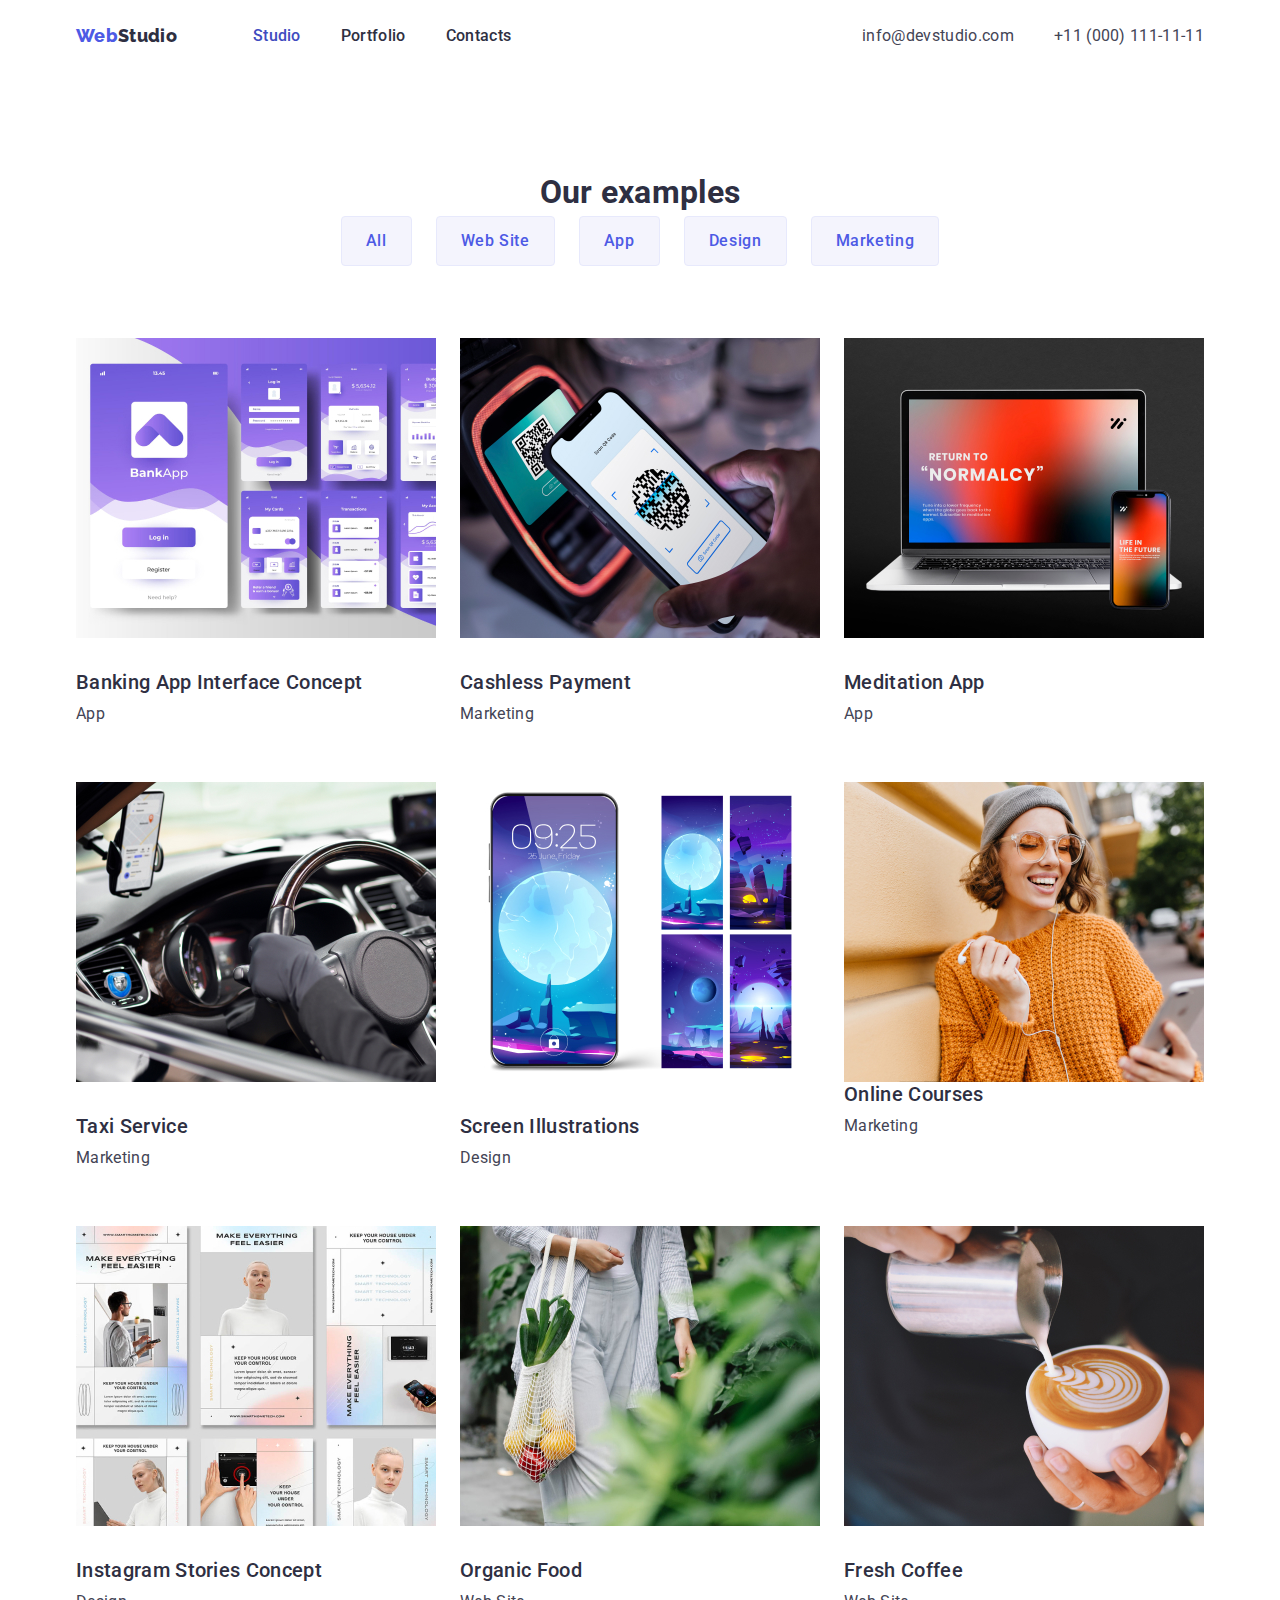
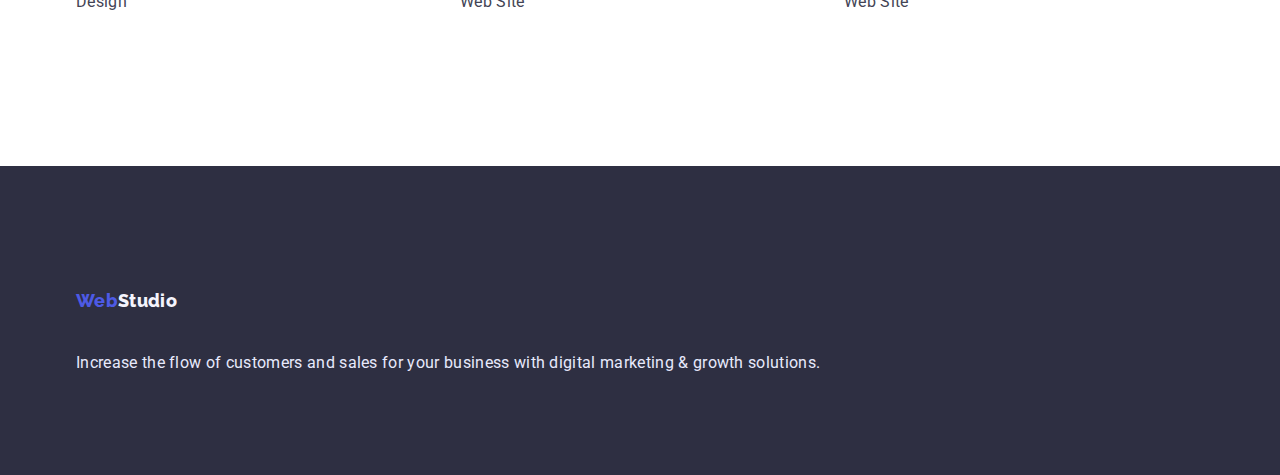
==== portfolio.html @ 5c6c8308 "Initial commit" ====
<!DOCTYPE html>
<html lang="en">

<head>
    <meta charset="UTF-8">
    <meta name="viewport" content="width=device-width, initial-scale=1.0">
    <title>WebStudio</title>
    <link href="https://fonts.googleapis.com/css2?family=Raleway:wght@700&family=Roboto:wght@500;700;900&display=swap"
        rel="stylesheet">
    <link rel="stylesheet" href="./modern-normalize.css">
    <link rel="stylesheet" href="./css/styles.css">
</head>

<body class="page">
    <!-- Шапка -->
    <header>
        <nav class="nav container">
            <a href="./index.html" class="nav-logo"><span class="color-logo">Web</span>Studio</a>
            <ul class="nav-list">
                <li class="nav-item">
                    <a href="./index.html" class="nav-link current">Studio</a>
                </li>
                <li class="nav-item">
                    <a href="./portfolio.html" class="nav-link">Portfolio</a>
                </li>
                <li class="nav-item">
                    <a href="" class="nav-link">Contacts</a>
                </li>
            </ul>


            <ul class="contacts-list">
                <li class="contacts-item">
                    <a href="mailto:info@devstudio.com" class="contacts-link">info@devstudio.com</a>
                </li>
                <li class="contacts-item">
                    <a href="tel:+11(000)1111111" class="contacts-link">+11 (000) 111-11-11</a>
                </li>
            </ul>
        </nav>
    </header>

    <!-- Unique page information -->
    <main>
        <section class="filter">
            <!-- Приховати -->
            <div class="container">
                <h1>Our examples</h1>
                <ul class="filter-list">
                    <li class="filter-item">
                        <button type="button" class="filter-button button">All</button>
                    </li>
                    <li class="filter-item">
                        <button type="button" class="filter-button button">Web Site</button>
                    </li>
                    <li class="filter-item">
                        <button type="button" class="filter-button button">App</button>
                    </li>
                    <li class="filter-item">
                        <button type="button" class="filter-button button">Design</button>
                    </li>
                    <li class="filter-item">
                        <button type="button" class="filter-button button">Marketing</button>
                    </li>
                </ul>
            </div>
        </section>

        <section class="examples">
            <div class="container">
                <ul class="examples-list">
                    <li class="examples-item">
                        <a href="#" class="examples-link">
                            <img src="./images/banking_app.jpg" alt="Example Banking App" class="examples-foto"
                                width="360">
                            <h2 class="examples-title">Banking App Interface Concept</h2>
                            <p class="examples-text">App</p>
                            <p></p>
                        </a>
                    </li>
                    <li class="examples-item">
                        <a href="" class="examples-link">
                            <img src="./images/cashless.jpg" alt="Example cashless payment" class="examples-foto"
                                width="360">
                            <h2 class="examples-title">Cashless Payment</h2>
                            <p class="examples-text">Marketing</p>
                            <p></p>
                        </a>
                    </li>
                    <li class="examples-item">
                        <a href="#" class="examples-link">
                            <img src="./images/meditation.jpg" alt="Example meditation app" class="examples-foto"
                                width="360">
                            <h2 class="examples-title">Meditation App</h2>
                            <p class="examples-text">App</p>
                            <p></p>
                        </a>
                    </li>
                    <li class="examples-item">
                        <a href="#" class="examples-link">
                            <img src="./images/taxi.jpg" alt="Example taxi service" class="examples-foto" width="360">
                            <h2 class="examples-title">Taxi Service</h2>
                            <p class="examples-text">Marketing</p>
                            <p></p>
                        </a>
                    </li>
                    <li class="examples-item">
                        <a href="#" class="examples-link">
                            <img src="./images/screen_illustration.jpg" alt="Example screen illustrations"
                                class="examples-foto" width="360">
                            <h2 class="examples-title">Screen Illustrations</h2>
                            <p class="examples-text">Design</p>
                            <p></p>
                        </a>
                    </li>
                    <li class="examples-item">
                        <a href="#" class="examples-link">
                            <img src="./images/online_courses.jpg" alt="example online course" width="360">
                            <h2 class="examples-title">Online Courses</h2>
                            <p class="examples-text">Marketing</p>
                            <p></p>
                        </a>
                    </li>
                    <li class="examples-item">
                        <a href="#" class="examples-link">
                            <img src="./images/instagram.jpg" alt="wexample instagram" class="examples-foto"
                                width="360">
                            <h2 class="examples-title">Instagram Stories Concept</h2>
                            <p class="examples-text">Design</p>
                            <p></p>
                        </a>
                    </li>
                    <li class="examples-item">
                        <a href="#" class="examples-link">
                            <img src="./images/organic_food.jpg" alt="Example organic food" class="examples-foto"
                                width="360">
                            <h2 class="examples-title">Organic Food</h2>
                            <p class="examples-text">Web Site</p>
                            <p></p>
                        </a>
                    </li>
                    <li class="examples-item">
                        <a href="#" class="examples-link">
                            <img src="./images/fresh_coffee.jpg" alt="example fresh coffee" class="examples-foto"
                                width="360">
                            <h2 class="examples-title">Fresh Coffee</h2>
                            <p class="examples-text">Web Site</p>
                            <p></p>
                        </a>
                    </li>
                </ul>
            </div>
        </section>

    </main>

    <!-- Footer -->
    <footer class="footer footer-padding">
        <div class="container">
            <a href="./index.html" class="nav-logo logo-margin"><span class="color-logo">Web</span><span
                    class="logo-footer">Studio</span></a>
            <p class="footer-text">Increase the flow of customers and sales for your business with digital marketing &
                growth solutions.</p>
        </div>

    </footer>

</body>

</html>
---- css/styles.css ----
/* Custom Properties */

:root {
    --primery-background-color: #FFFFFF;
    --hero-background-color: #2E2F42;
    --footer-background-color: #2E2F42;
    --primery-font-family: Roboto, sans-serif;
    --primery-text-color: #2E2F42;
    --secondary-text-color: #434455;
    --button-text-color: #ffffff;
    --footer-text-color: #E7E9FC;
    --footer-logo-color: #F4F4FD;
    --button-potfolio-text: #4D5AE5;
    --button-potfolio-text-accent: #FFFFFF;
    --primery-text-size: 16px;
    --primery-line-height: 1.5;
    --accent-color: #404BBF;
    --nav-logo-color: #4D5AE5;
    --button-color: #4D5AE5;
    --button-color-accent: #404BBF;
    --button-border-color-portfolio: #E7E9FC;
    --preimery-letter-spacing: 0.02em;
    --portfolio-background-button-color: #F4F4FD;
    --portfolio-background-button-color-accent: #404BBF;
}

.page {
    font-family: var(--primery-font-family);
    font-size: var(--primery-text-size);
    color: var(--primery-text-color);
    line-height: var(--primery-line-height);
    background-color: var(--primery-background-color);
    letter-spacing: var(--preimery-letter-spacing);
}

img {
    display: block;
}

button {
    cursor: pointer;
}

ul {
    margin: 0;
    padding: 0;
    list-style: none;
}

a {
    text-decoration: none;
}

h1,
h2,
h3,
h4,
h5,
h6 {
    margin: 0;
}

p {
    margin: 0;
}

.container {
    width: 1158px;
    margin: 0 auto;
    padding-left: 15px;
    padding-right: 15px;
}

.section-padding {
    padding-bottom: 120px;
    padding-top: 120px;
}

.button {
    border: 1px solid transparent;
}

/* Header */

.nav {
    display: flex;
    align-items: center;
    justify-content: space-between;
}

.nav-logo {
    padding-top: 24px;
    padding-bottom: 24px;

    font-family: Raleway, sans-serif;
    font-size: 18px;
    font-weight: 800;
    line-height: 1.17;
    color: inherit;
}

.color-logo {
    color: var(--nav-logo-color);
}

.nav-list {
    display: flex;
    margin-left: 76px;
}

.nav-item {
    font-weight: 500;
}

.nav-item:not(:last-child) {
    margin-right: 40px;
}

.nav-item:hover,
.nav-item:focus {
    color: var(--accent-color);
}

.nav-item>.current {
    color: var(--accent-color);
}

.nav-link {
    display: block;
    padding-top: 24px;
    padding-bottom: 24px;

    color: inherit;
}

.contacts-list {
    display: flex;
    margin-left: auto;
}

.contacts-item:not(:last-child) {
    margin-right: 40px;
}

.contacts-link:hover,
.contacts-link:focus {
    color: var(--accent-color);
}

.contacts-link {
    padding-bottom: 24px;
    padding-top: 24px;

    color: var(--secondary-text-color);
}

/* Hero */
/* Поставили по центру заголовок та кнопку секції Hero */
.hero {
    text-align: center;
    padding-bottom: 188px;
    padding-top: 188px;

    outline: 1px solid tomato;
}

.hero-title {
    color: tomato;

    font-size: 56px;
    font-weight: 700;
    line-height: 1.07;

    margin-bottom: 48px;
}

.hero-button {
    color: var(--button-text-color);
    background-color: var(--button-color);
    font-weight: 500;

    padding: 16px 32px;
    border-radius: 4px;
}

.hero-button:hover,
.hero-button:focus {
    background-color: var(--button-color-accent);
}

/*  advantages*/
.advantages {
    outline: 1px solid teal;
}

.advantages-list {
    display: flex;
}

.section-title {
    font-size: 36px;
    font-weight: 700;
    line-height: 1.11;
    text-align: center;

    margin-bottom: 72px;
}

.advantages-item:not(:last-child) {
    margin-right: 24px;
}

.advantages-item-title {
    font-size: 20px;
    font-weight: 500;
    line-height: 1.2;

    margin-bottom: 8px;
}

.advantages-item-text {
    color: var(--secondary-text-color);
}

/* Works */
.works {
    padding-bottom: 120px;

    outline: 1px solid red;
}

/* Team */
.team {
    outline: 1px solid peru;
}

.team-list {
    display: flex;
}

.team-item+.team-item {
    margin-left: 24px;
}

.team-foto {
    margin-bottom: 32px;
}

.team-list-title {
    font-size: 20px;
    font-weight: 500;
    line-height: 1.2;
    text-align: center;

    margin-bottom: 8px;
}

.team-list-text {
    margin-bottom: 32px;

    color: var(--secondary-text-color);
    text-align: center;
}

/* Works */
.works-flex {
    display: flex;
}

.works-item+.works-item {
    margin-left: 24px;
}

/* Footer */

.footer {
    background-color: var(--footer-background-color);
}

.footer-padding {
    padding-bottom: 100px;
    padding-top: 100px;
}

.logo-margin {
    display: inline-block;
    margin-bottom: 16px;
}

.logo-footer {
    color: var(--footer-logo-color);
}

.footer-text {
    color: var(--footer-text-color);
}

/* PORTFOLIO */

.filter {
    padding-top: 96px;
    padding-bottom: 72px;

    text-align: center;
}

.filter-list {
    display: flex;
    justify-content: center;
}

.filter-item+.filter-item {
    margin-left: 24px;
}

.filter-button {
    color: var(--button-potfolio-text);
    background-color: var(--portfolio-background-button-color);

    font-family: inherit;
    font-size: 16px;
    font-weight: 500;
    line-height: 1.5;
    letter-spacing: 0.04em;
    text-align: center;

    padding: 12px 24px;
    border-radius: 4px;
    border-color: var(--button-border-color-portfolio);
}

.filter-button:focus,
.filter-button:hover {
    color: var(--button-potfolio-text-accent);
    background-color: var(--portfolio-background-button-color-accent);
}


.examples {
    padding-bottom: 120px;
}

.examples-list {
    display: flex;
    flex-wrap: wrap;

    margin: -12px;
}

.examples-item {
    margin: 12px 12px;
}

.examples-link {
    color: inherit;
}

.examples-foto {
    margin-bottom: 32px;
}

.examples-title {
    margin-bottom: 8px;

    font-size: 20px;
    font-weight: 500;
    line-height: 1.2;
}

.examples-text {
    margin-bottom: 32px;

    color: var(--secondary-text-color);

}
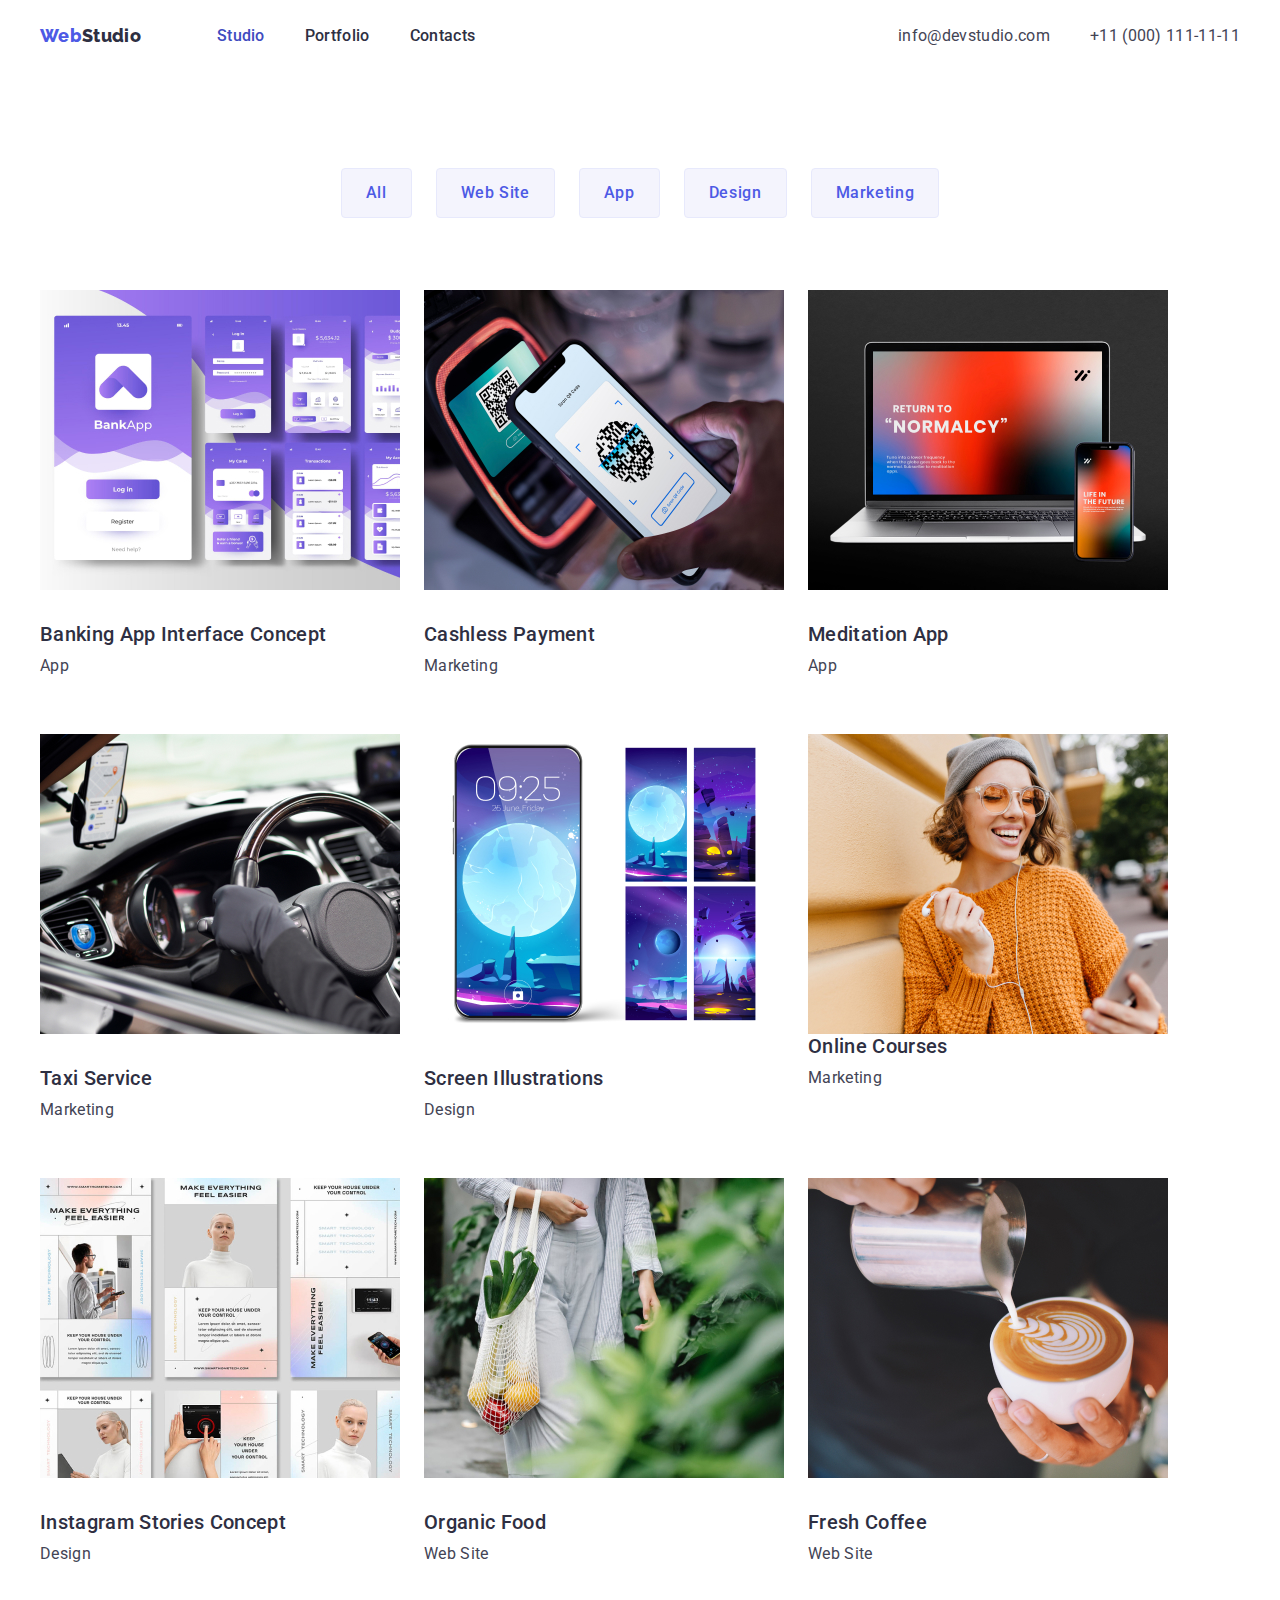
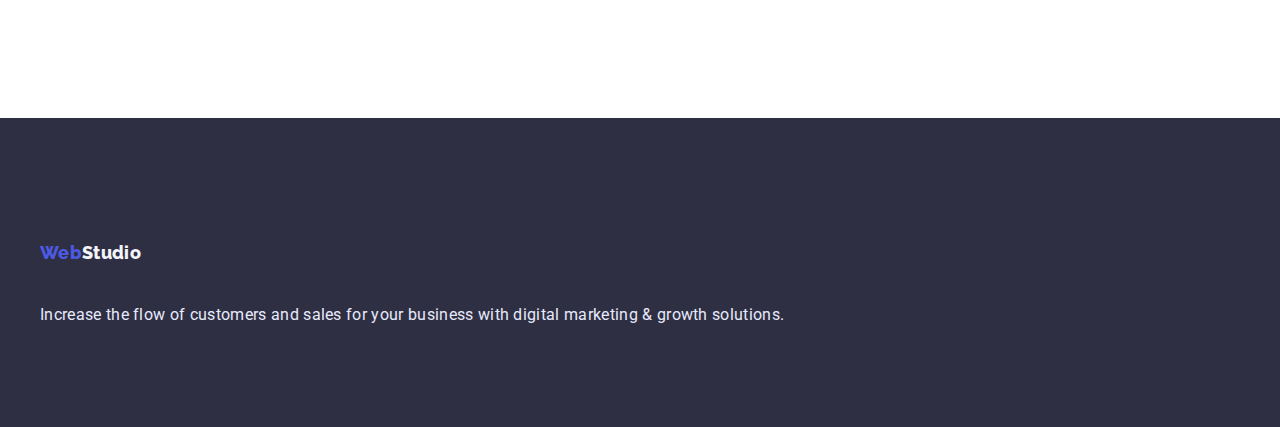
==== commit aa7498dd: "svg_sprite, hero bgimage" ====
--- a/portfolio.html
+++ b/portfolio.html
@@ -45,7 +45,7 @@
         <section class="filter">
             <!-- Приховати -->
             <div class="container">
-                <h1>Our examples</h1>
+                <h1 hidden>Our examples</h1>
                 <ul class="filter-list">
                     <li class="filter-item">
                         <button type="button" class="filter-button button">All</button>
--- a/css/styles.css
+++ b/css/styles.css
@@ -3,6 +3,7 @@
 :root {
     --primery-background-color: #FFFFFF;
     --hero-background-color: #2E2F42;
+    --hero-title-color: #ffffff;
     --footer-background-color: #2E2F42;
     --primery-font-family: Roboto, sans-serif;
     --primery-text-color: #2E2F42;
@@ -65,7 +66,7 @@
 }
 
 .container {
-    width: 1158px;
+    width: 1230px;
     margin: 0 auto;
     padding-left: 15px;
     padding-right: 15px;
@@ -157,15 +158,21 @@
 /* Hero */
 /* Поставили по центру заголовок та кнопку секції Hero */
 .hero {
+    max-width: 1440px;
+    height: 515px;
     text-align: center;
     padding-bottom: 188px;
     padding-top: 188px;
 
-    outline: 1px solid tomato;
+    background-color: #2E2F42B2;
+    background-image: linear-gradient(rgba(46, 47, 66, 0.7), rgba(46, 47, 66, 0.7)), url(../images/hero_img.jpg);
+    background-repeat: no-repeat;
+    background-size: contain;
+    background-position: center;
 }
 
 .hero-title {
-    color: tomato;
+    color: var(--button-text-color);
 
     font-size: 56px;
     font-weight: 700;
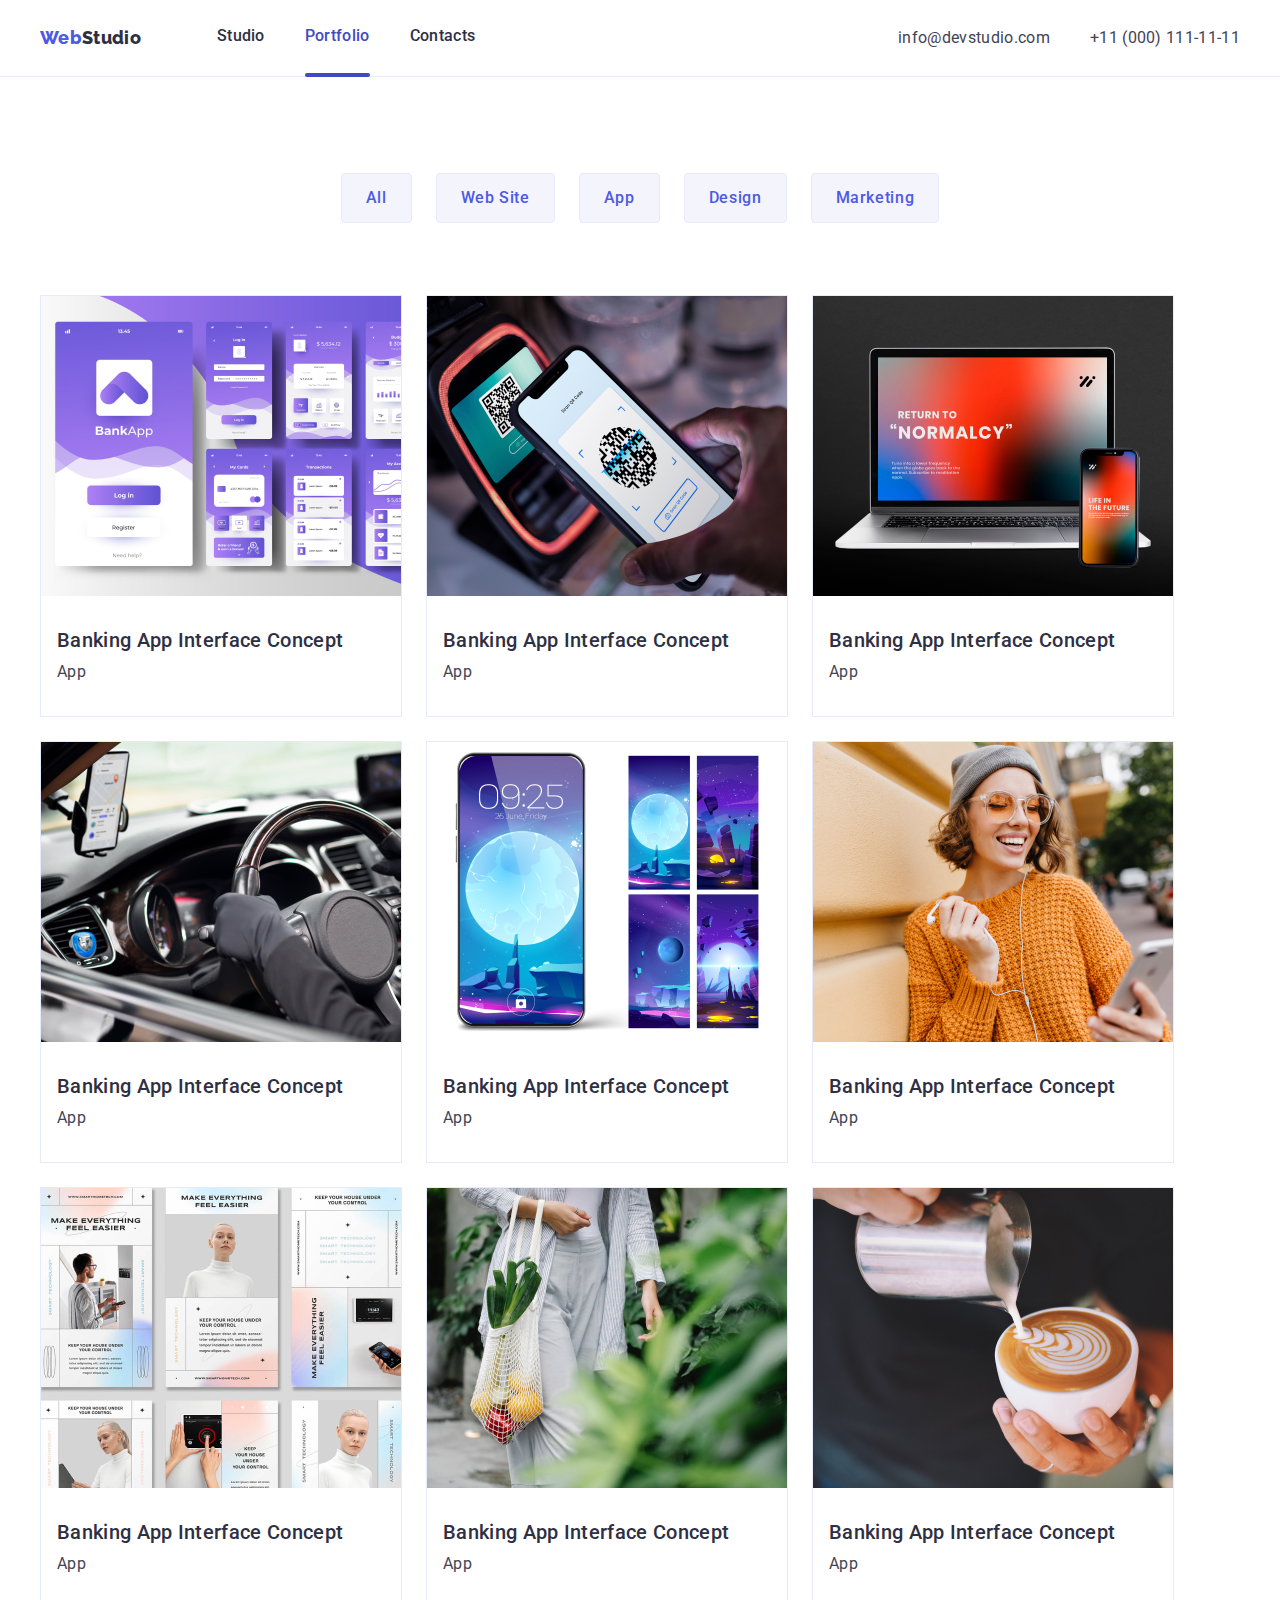
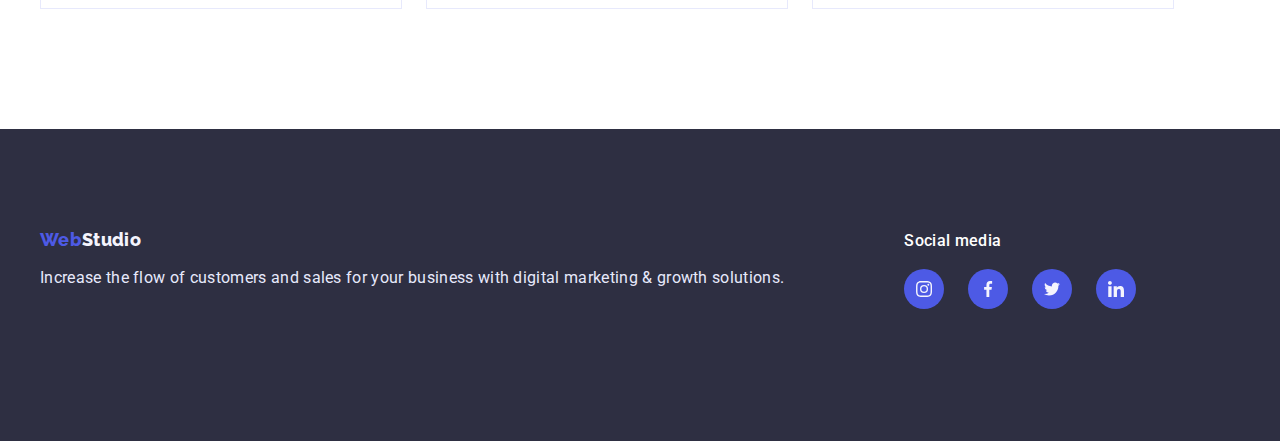
==== commit 66c3facd: "header-boder, nav underline, thumb, overlay Portfolio" ====
--- a/portfolio.html
+++ b/portfolio.html
@@ -13,15 +13,15 @@
 
 <body class="page">
     <!-- Шапка -->
-    <header>
+    <header class="header">
         <nav class="nav container">
             <a href="./index.html" class="nav-logo"><span class="color-logo">Web</span>Studio</a>
             <ul class="nav-list">
                 <li class="nav-item">
-                    <a href="./index.html" class="nav-link current">Studio</a>
+                    <a href="./index.html" class="nav-link">Studio</a>
                 </li>
                 <li class="nav-item">
-                    <a href="./portfolio.html" class="nav-link">Portfolio</a>
+                    <a href="./portfolio.html" class="nav-link current">Portfolio</a>
                 </li>
                 <li class="nav-item">
                     <a href="" class="nav-link">Contacts</a>
@@ -71,81 +71,174 @@
                 <ul class="examples-list">
                     <li class="examples-item">
                         <a href="#" class="examples-link">
-                            <img src="./images/banking_app.jpg" alt="Example Banking App" class="examples-foto"
-                                width="360">
-                            <h2 class="examples-title">Banking App Interface Concept</h2>
-                            <p class="examples-text">App</p>
-                            <p></p>
-                        </a>
-                    </li>
-                    <li class="examples-item">
-                        <a href="" class="examples-link">
-                            <img src="./images/cashless.jpg" alt="Example cashless payment" class="examples-foto"
-                                width="360">
-                            <h2 class="examples-title">Cashless Payment</h2>
-                            <p class="examples-text">Marketing</p>
-                            <p></p>
-                        </a>
-                    </li>
-                    <li class="examples-item">
-                        <a href="#" class="examples-link">
-                            <img src="./images/meditation.jpg" alt="Example meditation app" class="examples-foto"
-                                width="360">
-                            <h2 class="examples-title">Meditation App</h2>
-                            <p class="examples-text">App</p>
-                            <p></p>
-                        </a>
-                    </li>
-                    <li class="examples-item">
-                        <a href="#" class="examples-link">
-                            <img src="./images/taxi.jpg" alt="Example taxi service" class="examples-foto" width="360">
-                            <h2 class="examples-title">Taxi Service</h2>
-                            <p class="examples-text">Marketing</p>
-                            <p></p>
-                        </a>
-                    </li>
-                    <li class="examples-item">
-                        <a href="#" class="examples-link">
-                            <img src="./images/screen_illustration.jpg" alt="Example screen illustrations"
-                                class="examples-foto" width="360">
-                            <h2 class="examples-title">Screen Illustrations</h2>
-                            <p class="examples-text">Design</p>
-                            <p></p>
-                        </a>
-                    </li>
-                    <li class="examples-item">
-                        <a href="#" class="examples-link">
-                            <img src="./images/online_courses.jpg" alt="example online course" width="360">
-                            <h2 class="examples-title">Online Courses</h2>
-                            <p class="examples-text">Marketing</p>
-                            <p></p>
-                        </a>
-                    </li>
-                    <li class="examples-item">
-                        <a href="#" class="examples-link">
-                            <img src="./images/instagram.jpg" alt="wexample instagram" class="examples-foto"
-                                width="360">
-                            <h2 class="examples-title">Instagram Stories Concept</h2>
-                            <p class="examples-text">Design</p>
-                            <p></p>
-                        </a>
-                    </li>
-                    <li class="examples-item">
-                        <a href="#" class="examples-link">
-                            <img src="./images/organic_food.jpg" alt="Example organic food" class="examples-foto"
-                                width="360">
-                            <h2 class="examples-title">Organic Food</h2>
-                            <p class="examples-text">Web Site</p>
-                            <p></p>
-                        </a>
-                    </li>
-                    <li class="examples-item">
-                        <a href="#" class="examples-link">
-                            <img src="./images/fresh_coffee.jpg" alt="example fresh coffee" class="examples-foto"
-                                width="360">
-                            <h2 class="examples-title">Fresh Coffee</h2>
-                            <p class="examples-text">Web Site</p>
-                            <p></p>
+                            <div class="thumb">
+                                <img src="./images/banking_app.jpg" alt="Example Banking App" class="examples-foto"
+                                    width="360">
+                                <div class="overlay">
+                                    <p class="thumb-text"> 14 Stylish and User-Friendly App Design Concepts · Task
+                                        Manager
+                                        App ·
+                                        Calorie Tracker App · Exotic Fruit Ecommerce App · Cloud Storage App
+                                    </p>
+                                </div>
+                            </div>
+                            <div class="border-card">
+                                <h2 class="examples-title">Banking App Interface Concept</h2>
+                                <p class="examples-text">App</p>
+                            </div>
+
+                        </a>
+                    </li>
+                    <li class="examples-item">
+                        <a href="#" class="examples-link">
+                            <div class="thumb">
+                                <img src="./images/cashless.jpg" alt="Example Banking App" class="examples-foto"
+                                    width="360">
+                                <div class="overlay">
+                                    <p class="thumb-text"> 14 Stylish and User-Friendly App Design Concepts · Task
+                                        Manager
+                                        App ·
+                                        Calorie Tracker App · Exotic Fruit Ecommerce App · Cloud Storage App
+                                    </p>
+                                </div>
+                            </div>
+                            <div class="border-card">
+                                <h2 class="examples-title">Banking App Interface Concept</h2>
+                                <p class="examples-text">App</p>
+                            </div>
+                        </a>
+                    </li>
+                    <li class="examples-item">
+                        <a href="#" class="examples-link">
+                            <div class="thumb">
+                                <img src="./images/meditation.jpg" alt="Example Banking App" class="examples-foto"
+                                    width="360">
+                                <div class="overlay">
+                                    <p class="thumb-text"> 14 Stylish and User-Friendly App Design Concepts · Task
+                                        Manager
+                                        App ·
+                                        Calorie Tracker App · Exotic Fruit Ecommerce App · Cloud Storage App
+                                    </p>
+                                </div>
+                            </div>
+                            <div class="border-card">
+                                <h2 class="examples-title">Banking App Interface Concept</h2>
+                                <p class="examples-text">App</p>
+                            </div>
+                        </a>
+                    </li>
+                    <li class="examples-item">
+                        <a href="#" class="examples-link">
+                            <div class="thumb">
+                                <img src="./images/taxi.jpg" alt="Example Banking App" class="examples-foto"
+                                    width="360">
+                                <div class="overlay">
+                                    <p class="thumb-text"> 14 Stylish and User-Friendly App Design Concepts · Task
+                                        Manager
+                                        App ·
+                                        Calorie Tracker App · Exotic Fruit Ecommerce App · Cloud Storage App
+                                    </p>
+                                </div>
+                            </div>
+                            <div class="border-card">
+                                <h2 class="examples-title">Banking App Interface Concept</h2>
+                                <p class="examples-text">App</p>
+                            </div>
+                        </a>
+                    </li>
+                    <li class="examples-item">
+                        <a href="#" class="examples-link">
+                            <div class="thumb">
+                                <img src="./images/screen_illustration.jpg" alt="Example Banking App"
+                                    class="examples-foto" width="360">
+                                <div class="overlay">
+                                    <p class="thumb-text"> 14 Stylish and User-Friendly App Design Concepts · Task
+                                        Manager
+                                        App ·
+                                        Calorie Tracker App · Exotic Fruit Ecommerce App · Cloud Storage App
+                                    </p>
+                                </div>
+                            </div>
+                            <div class="border-card">
+                                <h2 class="examples-title">Banking App Interface Concept</h2>
+                                <p class="examples-text">App</p>
+                            </div>
+                        </a>
+                    </li>
+                    <li class="examples-item">
+                        <a href="#" class="examples-link">
+                            <div class="thumb">
+                                <img src="./images/online_courses.jpg" alt="Example Banking App" class="examples-foto"
+                                    width="360">
+                                <div class="overlay">
+                                    <p class="thumb-text"> 14 Stylish and User-Friendly App Design Concepts · Task
+                                        Manager
+                                        App ·
+                                        Calorie Tracker App · Exotic Fruit Ecommerce App · Cloud Storage App
+                                    </p>
+                                </div>
+                            </div>
+                            <div class="border-card">
+                                <h2 class="examples-title">Banking App Interface Concept</h2>
+                                <p class="examples-text">App</p>
+                            </div>
+                        </a>
+                    </li>
+                    <li class="examples-item">
+                        <a href="#" class="examples-link">
+                            <div class="thumb">
+                                <img src="./images/instagram.jpg" alt="Example Banking App" class="examples-foto"
+                                    width="360">
+                                <div class="overlay">
+                                    <p class="thumb-text"> 14 Stylish and User-Friendly App Design Concepts · Task
+                                        Manager
+                                        App ·
+                                        Calorie Tracker App · Exotic Fruit Ecommerce App · Cloud Storage App
+                                    </p>
+                                </div>
+                            </div>
+                            <div class="border-card">
+                                <h2 class="examples-title">Banking App Interface Concept</h2>
+                                <p class="examples-text">App</p>
+                            </div>
+                        </a>
+                    </li>
+                    <li class="examples-item">
+                        <a href="#" class="examples-link">
+                            <div class="thumb">
+                                <img src="./images/organic_food.jpg" alt="Example Banking App" class="examples-foto"
+                                    width="360">
+                                <div class="overlay">
+                                    <p class="thumb-text"> 14 Stylish and User-Friendly App Design Concepts · Task
+                                        Manager
+                                        App ·
+                                        Calorie Tracker App · Exotic Fruit Ecommerce App · Cloud Storage App
+                                    </p>
+                                </div>
+                            </div>
+                            <div class="border-card">
+                                <h2 class="examples-title">Banking App Interface Concept</h2>
+                                <p class="examples-text">App</p>
+                            </div>
+                        </a>
+                    </li>
+                    <li class="examples-item">
+                        <a href="#" class="examples-link">
+                            <div class="thumb">
+                                <img src="./images/fresh_coffee.jpg" alt="Example Banking App" class="examples-foto"
+                                    width="360">
+                                <div class="overlay">
+                                    <p class="thumb-text"> 14 Stylish and User-Friendly App Design Concepts · Task
+                                        Manager
+                                        App ·
+                                        Calorie Tracker App · Exotic Fruit Ecommerce App · Cloud Storage App
+                                    </p>
+                                </div>
+                            </div>
+                            <div class="border-card">
+                                <h2 class="examples-title">Banking App Interface Concept</h2>
+                                <p class="examples-text">App</p>
+                            </div>
                         </a>
                     </li>
                 </ul>
@@ -156,11 +249,52 @@
 
     <!-- Footer -->
     <footer class="footer footer-padding">
-        <div class="container">
-            <a href="./index.html" class="nav-logo logo-margin"><span class="color-logo">Web</span><span
-                    class="logo-footer">Studio</span></a>
-            <p class="footer-text">Increase the flow of customers and sales for your business with digital marketing &
-                growth solutions.</p>
+        <div class="container footer-container">
+            <div class="footer-geometriy">
+                <a href="./index.html" class="nav-logo logo-margin"><span class="color-logo">Web</span><span
+                        class="logo-footer">Studio</span></a>
+                <p class="footer-text">Increase the flow of customers and sales for your business with digital
+                    marketing
+                    &
+                    growth solutions.</p>
+            </div>
+            <div>
+                <h2 class="footer-list-title">Social media</h2>
+                <ul class="social-media-list">
+                    <li class="social-media-item footer-socia-media-item">
+                        <a href="" class="social-media-link">
+                            <svg class="social-media-icon" width="16" height="16">
+                                <use href="./images/svgsprite.svg#icon-instagram"></use>
+                            </svg>
+                        </a>
+
+                    </li>
+                    <li class="social-media-item footer-socia-media-item">
+                        <a href="" class="social-media-link">
+                            <svg class="social-media-icon" width="16" height="16">
+                                <use href="./images/svgsprite.svg#icon-facebook"></use>
+                            </svg>
+                        </a>
+
+                    </li>
+                    <li class="social-media-item footer-socia-media-item">
+                        <a href="" class="social-media-link">
+                            <svg class="social-media-icon" width="16" height="16">
+                                <use href="./images/svgsprite.svg#icon-twitter"></use>
+                            </svg>
+                        </a>
+
+                    </li>
+                    <li class="social-media-item footer-socia-media-item">
+                        <a href="" class="social-media-link">
+                            <svg class="social-media-icon" width="16" height="16">
+                                <use href="./images/svgsprite.svg#icon-linkedin"></use>
+                            </svg>
+                        </a>
+
+                    </li>
+                </ul>
+            </div>
         </div>
 
     </footer>
--- a/css/styles.css
+++ b/css/styles.css
@@ -23,6 +23,12 @@
     --preimery-letter-spacing: 0.02em;
     --portfolio-background-button-color: #F4F4FD;
     --portfolio-background-button-color-accent: #404BBF;
+    --footer-social-icon-hover-bgc: #31D0AA;
+    --team-social-icon-bgc: #4D5AE5;
+    --team-social-icon-hover-bgc: #404BBF;
+    --social-icon-color: #F4F4FD;
+    --cubic: cubic-bezier(0.4, 0, 0.2, 1);
+    --time-transition: 250ms
 }
 
 .page {
@@ -83,6 +89,10 @@
 
 /* Header */
 
+.header {
+    border-bottom: 1px solid #E7E9FC;
+}
+
 .nav {
     display: flex;
     align-items: center;
@@ -90,9 +100,6 @@
 }
 
 .nav-logo {
-    padding-top: 24px;
-    padding-bottom: 24px;
-
     font-family: Raleway, sans-serif;
     font-size: 18px;
     font-weight: 800;
@@ -113,6 +120,8 @@
     font-weight: 500;
 }
 
+
+
 .nav-item:not(:last-child) {
     margin-right: 40px;
 }
@@ -134,6 +143,19 @@
     color: inherit;
 }
 
+.nav-link.current::after {
+    content: '';
+    display: block;
+    width: 100%;
+    position: relative;
+    top: 25px;
+    height: 4px;
+    border-radius: 2px;
+
+    background-color: var(--accent-color);
+
+}
+
 .contacts-list {
     display: flex;
     margin-left: auto;
@@ -147,6 +169,7 @@
 .contacts-link:focus {
     color: var(--accent-color);
 }
+
 
 .contacts-link {
     padding-bottom: 24px;
@@ -196,10 +219,6 @@
 }
 
 /*  advantages*/
-.advantages {
-    outline: 1px solid teal;
-}
-
 .advantages-list {
     display: flex;
 }
@@ -213,6 +232,41 @@
     margin-bottom: 72px;
 }
 
+.advantages-item::before {
+    content: '';
+    display: inline-flex;
+    width: 264px;
+    height: 112px;
+    margin-bottom: 8px;
+    padding: 24px 100px;
+
+    background-color: #F4F4FD;
+}
+
+.advantages-item:nth-child(1)::before {
+    background-image: url(../images/strategy.svg);
+    background-repeat: no-repeat;
+    background-position: center;
+}
+
+.advantages-item:nth-child(2)::before {
+    background-image: url(../images/clock.svg);
+    background-repeat: no-repeat;
+    background-position: center;
+}
+
+.icon-diligens::before {
+    background-image: url(../images/diagram.svg);
+    background-repeat: no-repeat;
+    background-position: center;
+}
+
+.advantages-item:last-child::before {
+    background-image: url(../images/astronaut.svg);
+    background-repeat: no-repeat;
+    background-position: center;
+}
+
 .advantages-item:not(:last-child) {
     margin-right: 24px;
 }
@@ -232,17 +286,20 @@
 /* Works */
 .works {
     padding-bottom: 120px;
-
-    outline: 1px solid red;
 }
 
 /* Team */
 .team {
-    outline: 1px solid peru;
+    background-color: #F4F4FD;
+
 }
 
 .team-list {
     display: flex;
+}
+
+.team-item {
+    box-shadow: 0px 2px 1px 0px #2E2F4214, 0px 1px 1px 0px #2E2F4229, 0px 1px 6px 0px #2E2F4214;
 }
 
 .team-item+.team-item {
@@ -263,12 +320,49 @@
 }
 
 .team-list-text {
-    margin-bottom: 32px;
+    margin-bottom: 8px;
 
     color: var(--secondary-text-color);
     text-align: center;
 }
 
+.social-media-list {
+    display: flex;
+    justify-content: center;
+    align-items: center;
+    margin-bottom: 32px;
+}
+
+.social-media-item {
+    width: 40px;
+    height: 40px;
+    border-radius: 50%;
+    background-color: var(--team-social-icon-bgc);
+
+}
+
+.social-media-link {
+    display: flex;
+    justify-content: center;
+    align-items: center;
+    width: 100%;
+    height: 100%;
+    color: var(--social-icon-color);
+}
+
+.social-media-item+.social-media-item {
+    margin-left: 24px;
+}
+
+.team-socia-media-item:hover,
+.team-socia-media-item:hover {
+    background-color: var(--team-social-icon-hover-bgc);
+}
+
+.team-icon {
+    fill: currentColor;
+}
+
 /* Works */
 .works-flex {
     display: flex;
@@ -276,6 +370,46 @@
 
 .works-item+.works-item {
     margin-left: 24px;
+}
+
+/* Customers */
+
+.customers-list {
+    display: flex;
+    justify-content: center;
+    align-items: center;
+}
+
+.customers-item {
+    width: 168px;
+    height: 88px;
+    border: 1px solid #8E8F99;
+    border-radius: 4px;
+}
+
+.customers-item+.customers-item {
+    margin-left: 24px;
+}
+
+.customers-item:hover {
+    border-color: var(--accent-color);
+}
+
+.customers-logo {
+    fill: currentColor;
+}
+
+.customers-item:hover .customers-logo {
+    fill: teal;
+}
+
+.customers-link {
+    display: inline-flex;
+    width: 100%;
+    height: 100%;
+    justify-content: center;
+    align-items: center;
+    color: #8E8F99;
 }
 
 /* Footer */
@@ -289,6 +423,14 @@
     padding-top: 100px;
 }
 
+.footer-container {
+    display: flex;
+}
+
+.footer-geometriy {
+    margin-right: 120px;
+}
+
 .logo-margin {
     display: inline-block;
     margin-bottom: 16px;
@@ -300,6 +442,24 @@
 
 .footer-text {
     color: var(--footer-text-color);
+}
+
+.footer-list-title {
+    margin-bottom: 16px;
+    font-size: inherit;
+    line-height: inherit;
+    font-weight: 500;
+    color: #ffffff;
+}
+
+.footer-socia-media-item:hover,
+.footer-socia-media-item:focus {
+    background-color: var(--footer-social-icon-hover-bgc);
+}
+
+
+.footer-socia-media-item+.footer-socia-media-item {
+    margin-left: 24px;
 }
 
 /* PORTFOLIO */
@@ -356,6 +516,9 @@
 
 .examples-item {
     margin: 12px 12px;
+    padding-bottom: 32px;
+
+    border: 1px solid #E7E9FC
 }
 
 .examples-link {
@@ -366,6 +529,10 @@
     margin-bottom: 32px;
 }
 
+.border-card {
+    padding-left: 16px;
+}
+
 .examples-title {
     margin-bottom: 8px;
 
@@ -375,8 +542,45 @@
 }
 
 .examples-text {
-    margin-bottom: 32px;
-
     color: var(--secondary-text-color);
 
+}
+
+
+/* Movecard */
+
+.thumb {
+    position: relative;
+}
+
+.overlay {
+    position: absolute;
+    left: 0;
+    bottom: 0;
+    width: 100%;
+    height: 100%;
+    transform: translate(100%);
+    padding-top: 40px;
+    padding-right: 32px;
+    padding-left: 32px;
+    color: var(--social-icon-color);
+    background-color: #4D5AE5;
+
+    opacity: 0;
+
+}
+
+/* .thumb-text {
+    color: var(--social-icon-color);
+} */
+
+.examples-item:hover {
+    border: 1px solid #F4F4FD;
+    box-shadow: 0px 2px 1px 0px #2E2F4214, 0px 1px 1px 0px #2E2F4229, 0px 1px 6px 0px #2E2F4214;
+    transition: box-shadow var(--time-transition) var(--cubic);
+}
+
+.examples-item:hover .overlay {
+    opacity: 1;
+    transform: translate(0);
 }